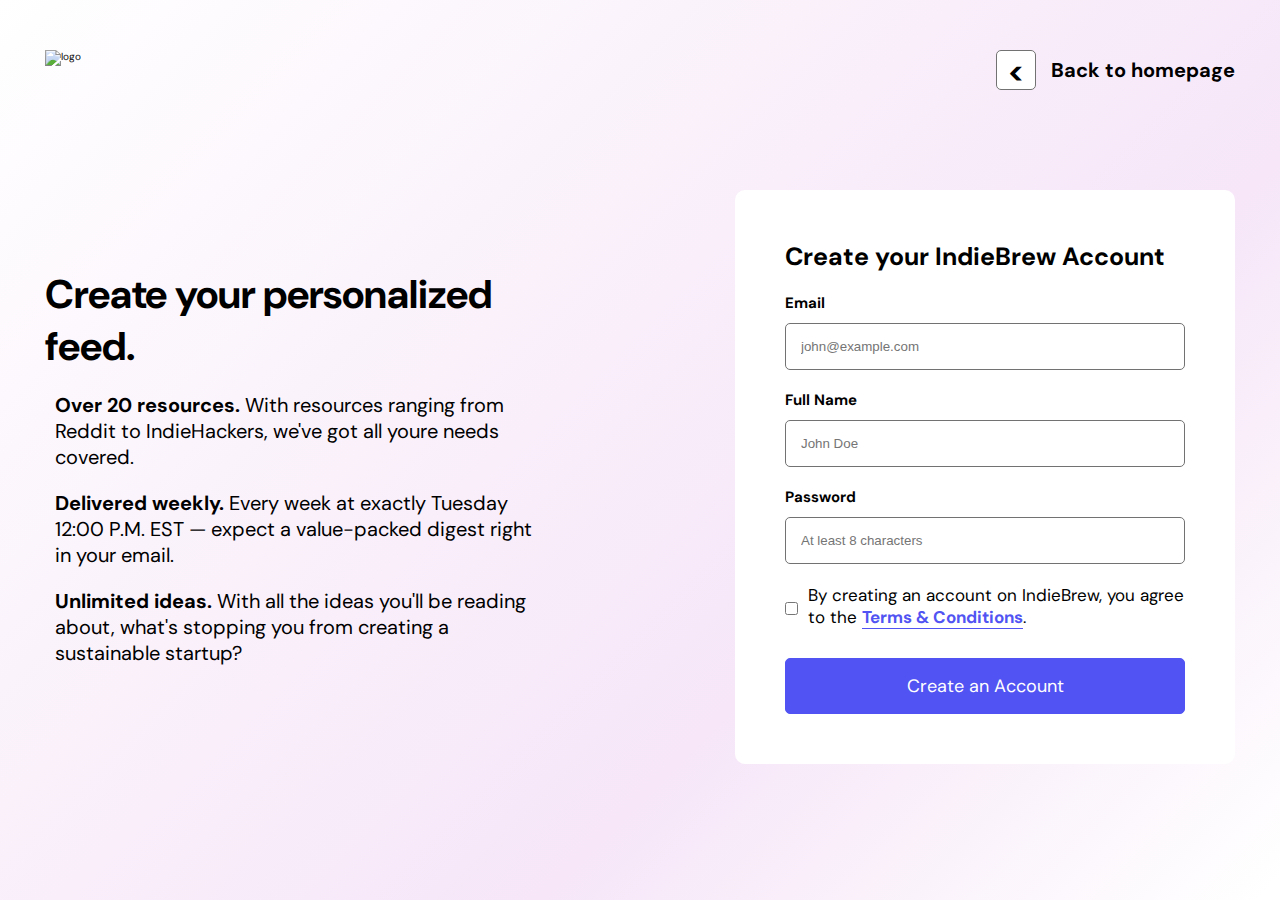
==== sign-up.html @ 8258d082 "Added and finished sign-up page" ====
<!DOCTYPE html>
<html lang="en">
<head>
    <meta charset="UTF-8">
    <meta http-equiv="X-UA-Compatible" content="IE=edge">
    <meta name="viewport" content="width=device-width, initial-scale=1.0">

    <link href="https://fonts.googleapis.com/css2?family=DM+Sans:wght@400;500;700&display=swap" rel="stylesheet">
    <link rel="stylesheet" href="https://cdnjs.cloudflare.com/ajax/libs/font-awesome/5.12.1/css/all.min.css"/>
    <link rel="stylesheet" href="css/style.css">

    <title>IndieBrew | Sign Up</title>
</head>
<body> 

    <main class="signup"> 
        <div class="container">
            <div class="signup__content">
                <nav class="signup__navigation">
                    <div class="signup__box">
                        <img class="signup__box--logo" src="Assets/Logo.svg" alt="logo">
                    </div>

                    <div class="signup__navigation--links">
                        <a class="signup-btn" href="index.html"> < </a><span class="signup__navigation--text">Back to homepage</span>
                    </div>
                </nav>

                <div class="signup__row">
                    <div class="signup__info">
                        <h2 class="heading-2">Create your personalized feed.</h2>

                        <div class="signup__text-box">
                            <img class="signup__icon" src="Assets/balloon.png" alt="">

                            <p><span class="signup__weight">Over 20 resources.</span> With resources ranging from Reddit to IndieHackers, we've got all youre needs covered.</p>
                        </div>

                        <div class="signup__text-box">
                            <img class="signup__icon" src="Assets/newspaper.png" alt="">

                            <p><span class="signup__weight">Delivered weekly.</span> Every week at exactly Tuesday 12:00 P.M. EST &#8212; expect a value-packed digest right in your email.</p>
                        </div>

                        <div class="signup__text-box">
                            <img class="signup__icon" src="Assets/light-bulb.png" alt="">

                            <p><span class="signup__weight">Unlimited ideas.</span> With all the ideas you'll be reading about, what's stopping you from creating a sustainable startup?</p>
                        </div>
                    </div>

                    <form class="signup__form">
                        <h3 class="heading-3">Create your IndieBrew Account</h3>

                        <div class="signup__form--row">
                            <label class="signup__form--label" for="email">Email</label>
                            <input class="signup__form--input" id="email" type="email" placeholder="john@example.com">
                        </div>

                        <div class="signup__form--row">
                            <label class="signup__form--label" for="name">Full Name</label>
                            <input class="signup__form--input" id="name" type="text" placeholder="John Doe">
                        </div>

                        <div class="signup__form--row">
                            <label class="signup__form--label" for="password">Password</label>
                            <input class="signup__form--input" id="password" type="passowrd" placeholder="At least 8 characters">
                        </div>

                        <div class="signup__form--row">
                            <div class="signup__form--flex">
                                <input type="checkbox" name="" id="checkbox">
                                <label for="checkbox">By creating an account on IndieBrew, you agree to the <span class="color-blue-underscore">Terms & Conditions</span>.</label>
                            </div>
                            
                            <a href="#" class="btn">Create an Account</a>
                        </div>
                    </form>
                </div>
            </div>
        </div>
    </main>
    
</body>
</html>
---- css/style.css ----
*,
*::before,
*::after {
  margin: 0;
  padding: 0;
  box-sizing: inherit; }

html {
  box-sizing: border-box;
  font-size: 62.5%;
  font-family: 'DM Sans', sans-serif; }

.container {
  max-width: 125rem;
  margin: 0 auto; }

.heading-1 {
  font-size: 6.5rem;
  line-height: 6.5rem; }

.heading-2 {
  font-size: 4rem; }

.heading-3 {
  font-size: 2.5rem; }

.btn {
  display: inline-block;
  font-size: 1.8rem;
  padding: 1.5rem 2.5rem;
  border-radius: 5px;
  border: 1px solid #5153f2;
  background-color: #5153f2;
  cursor: pointer;
  color: #fff;
  text-decoration: none;
  transition: 0.2s;
  text-align: center; }
  .btn:hover {
    background-color: transparent;
    color: #000; }

.signup-btn {
  display: inline-block;
  background-color: #fff;
  font-size: 3.1rem;
  height: 4rem;
  width: 4rem;
  text-decoration: none;
  font-weight: 700;
  text-align: center;
  border-radius: 5px;
  color: #000;
  border: 1px solid #727272; }

.color-blue {
  color: #5153f2;
  font-weight: 500; }

.color-blue-underscore {
  color: #5153f2;
  font-weight: 700;
  border-bottom: 1px solid #5153f2; }

.header {
  background: linear-gradient(135deg, #d990ab 0%, #ebcbf7 5%, #fff 29%);
  padding-top: 5rem; }
  .header__box {
    display: flex; }
  .header__content {
    display: flex;
    justify-content: space-between;
    padding: 0 3rem; }
  .header__nav {
    display: flex;
    list-style: none;
    font-size: 2rem;
    align-items: center;
    color: #000; }
    .header__nav--link {
      text-decoration: none;
      padding: 0 2rem;
      color: #000;
      transition: 0.2s; }
      .header__nav--link:hover {
        color: #5153f2; }

.intro__content {
  display: flex;
  align-items: center;
  padding: 10rem 3rem; }

.intro__description {
  max-width: 66rem;
  min-width: 50%; }

.intro__text {
  font-size: 2rem;
  color: #727272;
  margin: 2rem 0 3rem 0; }

.intro__avatars {
  display: block;
  margin: 3rem 0 2rem 0; }

.intro__box {
  max-width: 53rem; }
  .intro__box--image {
    max-width: 100%; }

.access__content {
  padding: 0 3rem;
  margin: 10rem 0; }

.access__row {
  display: flex;
  justify-content: space-between;
  align-items: center;
  margin-top: 10rem; }

.access__image-box {
  max-width: 50rem; }

.access__image--1 {
  max-width: 40rem;
  margin-left: 3rem; }

.access__image--2 {
  max-height: 50rem; }

.access__text-box {
  max-width: 68rem; }

.access__text {
  font-size: 2rem;
  color: #727272;
  margin: 1.5rem 0; }

.access__link {
  font-size: 2rem;
  text-decoration: none;
  color: #5153f2;
  font-weight: 500;
  border-bottom: 2px solid transparent;
  transition: 0.2s; }
  .access__link:hover {
    border-bottom: 2px solid #5153f2; }

.footer {
  background-color: #fdfcf9; }
  .footer__content {
    display: flex;
    justify-content: space-between;
    padding: 5rem 3rem; }
  .footer__text-box {
    max-width: 40rem; }
  .footer__text {
    font-size: 2rem;
    color: #727272;
    margin: 1rem 0 4rem 0; }
  .footer__list {
    list-style-type: none;
    font-size: 2rem; }
    .footer__list--item {
      color: #000;
      margin-bottom: 1rem; }
    .footer__list--link {
      text-decoration: none;
      color: #727272;
      transition: 0.2s; }
      .footer__list--link:hover {
        border-bottom: 1px solid #727272; }

.signup {
  background: linear-gradient(135deg, #fff 0%, #f6e6f8 66%, #fff 99%);
  padding-top: 5rem;
  min-height: 100vh; }
  .signup__box {
    display: flex; }
  .signup__content {
    padding: 0 3rem; }
  .signup__navigation {
    display: flex;
    justify-content: space-between; }
    .signup__navigation--links {
      display: flex;
      align-items: center; }
    .signup__navigation--text {
      font-size: 2rem;
      padding-left: 1.5rem;
      font-weight: 700; }
  .signup__row {
    margin-top: 10rem;
    padding-bottom: 10rem;
    display: flex;
    justify-content: space-between; }
  .signup__info {
    max-width: 49rem;
    align-self: center; }
  .signup__icon {
    height: 3rem;
    margin-right: 1rem; }
  .signup__text-box {
    display: flex;
    font-size: 2rem;
    margin: 2rem 0; }
  .signup__weight {
    font-weight: 700; }
  .signup__form {
    padding: 5rem;
    background-color: #fff;
    border-radius: 10px;
    font-size: 1.5rem;
    max-width: 50rem;
    margin-left: 3rem; }
    .signup__form--row {
      display: flex;
      flex-direction: column;
      margin-top: 2rem; }
    .signup__form--label {
      margin-bottom: 1rem;
      font-weight: 700; }
    .signup__form--input {
      padding: 1.5rem;
      border-radius: 5px;
      border: 1px solid #727272;
      outline: none; }
    .signup__form--flex {
      display: flex;
      font-size: 1.7rem;
      margin-bottom: 3rem; }
      .signup__form--flex input {
        margin-right: 1rem;
        margin-top: 0.5rem; }
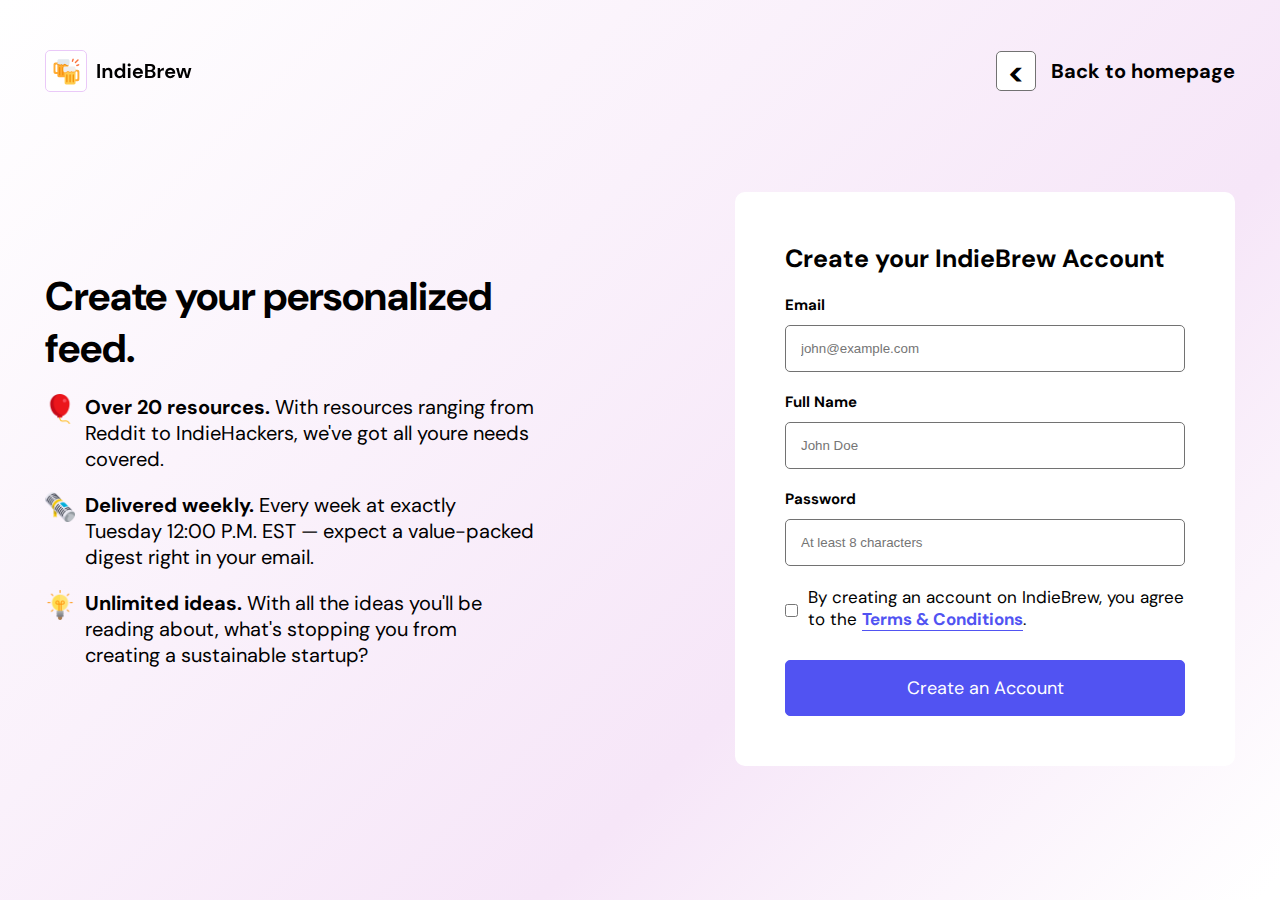
==== commit 1f84358b: "Fixed broken images" ====
--- a/sign-up.html
+++ b/sign-up.html
@@ -18,7 +18,7 @@
             <div class="signup__content">
                 <nav class="signup__navigation">
                     <div class="signup__box">
-                        <img class="signup__box--logo" src="Assets/Logo.svg" alt="logo">
+                        <img class="signup__box--logo" src="./images/logo.svg" alt="logo">
                     </div>
 
                     <div class="signup__navigation--links">
@@ -31,19 +31,19 @@
                         <h2 class="heading-2">Create your personalized feed.</h2>
 
                         <div class="signup__text-box">
-                            <img class="signup__icon" src="Assets/balloon.png" alt="">
+                            <img class="signup__icon" src="./images/balloon.png" alt="baloon">
 
                             <p><span class="signup__weight">Over 20 resources.</span> With resources ranging from Reddit to IndieHackers, we've got all youre needs covered.</p>
                         </div>
 
                         <div class="signup__text-box">
-                            <img class="signup__icon" src="Assets/newspaper.png" alt="">
+                            <img class="signup__icon" src="./images/newspaper.png" alt="newspaper">
 
                             <p><span class="signup__weight">Delivered weekly.</span> Every week at exactly Tuesday 12:00 P.M. EST &#8212; expect a value-packed digest right in your email.</p>
                         </div>
 
                         <div class="signup__text-box">
-                            <img class="signup__icon" src="Assets/light-bulb.png" alt="">
+                            <img class="signup__icon" src="./images/light-bulb.png" alt="light-bulb">
 
                             <p><span class="signup__weight">Unlimited ideas.</span> With all the ideas you'll be reading about, what's stopping you from creating a sustainable startup?</p>
                         </div>
--- a/css/style.css
+++ b/css/style.css
@@ -9,6 +9,9 @@
   box-sizing: border-box;
   font-size: 62.5%;
   font-family: 'DM Sans', sans-serif; }
+  @media only screen and (max-width: 53em) {
+    html {
+      font-size: 50%; } }
 
 .container {
   max-width: 125rem;
@@ -17,14 +20,22 @@
 .heading-1 {
   font-size: 6.5rem;
   line-height: 6.5rem; }
+  @media only screen and (max-width: 62em) {
+    .heading-1 {
+      font-size: 3.6rem;
+      line-height: 3.6rem; } }
 
 .heading-2 {
   font-size: 4rem; }
+  @media only screen and (max-width: 62em) {
+    .heading-2 {
+      font-size: 3rem; } }
 
 .heading-3 {
   font-size: 2.5rem; }
 
-.btn {
+.btn,
+.btn-nav {
   display: inline-block;
   font-size: 1.8rem;
   padding: 1.5rem 2.5rem;
@@ -36,9 +47,15 @@
   text-decoration: none;
   transition: 0.2s;
   text-align: center; }
-  .btn:hover {
+  .btn:hover,
+  .btn-nav:hover {
     background-color: transparent;
     color: #000; }
+
+@media only screen and (max-width: 46em) {
+  .btn-nav {
+    background-color: transparent;
+    color: #000; } }
 
 .signup-btn {
   display: inline-block;
@@ -67,6 +84,10 @@
   padding-top: 5rem; }
   .header__box {
     display: flex; }
+    @media only screen and (max-width: 25em) {
+      .header__box--logo {
+        height: 80%;
+        align-self: center; } }
   .header__content {
     display: flex;
     justify-content: space-between;
@@ -77,6 +98,24 @@
     font-size: 2rem;
     align-items: center;
     color: #000; }
+    @media only screen and (max-width: 46em) {
+      .header__nav {
+        display: none;
+        top: 0;
+        left: 0;
+        position: absolute;
+        z-index: 10;
+        background-color: #fff;
+        border-bottom: 1px solid #000;
+        min-width: 100%;
+        color: #fff;
+        padding: 2rem 0; } }
+    .header__nav--show {
+      display: block; }
+    @media only screen and (max-width: 46em) {
+      .header__nav--item {
+        padding: 1rem 0;
+        margin-left: 2rem; } }
     .header__nav--link {
       text-decoration: none;
       padding: 0 2rem;
@@ -84,15 +123,31 @@
       transition: 0.2s; }
       .header__nav--link:hover {
         color: #5153f2; }
+  .header__hamburger {
+    display: none;
+    align-self: center;
+    z-index: 15; }
+    @media only screen and (max-width: 46em) {
+      .header__hamburger {
+        display: block; } }
 
 .intro__content {
   display: flex;
   align-items: center;
   padding: 10rem 3rem; }
+  @media only screen and (max-width: 53em) {
+    .intro__content {
+      padding: 5rem 3rem; } }
+  @media only screen and (max-width: 48em) {
+    .intro__content {
+      flex-direction: column-reverse; } }
 
 .intro__description {
   max-width: 66rem;
   min-width: 50%; }
+  @media only screen and (max-width: 48em) {
+    .intro__description {
+      text-align: center; } }
 
 .intro__text {
   font-size: 2rem;
@@ -102,21 +157,37 @@
 .intro__avatars {
   display: block;
   margin: 3rem 0 2rem 0; }
+  @media only screen and (max-width: 48em) {
+    .intro__avatars {
+      margin: 3rem auto 2rem auto; } }
 
 .intro__box {
   max-width: 53rem; }
+  @media only screen and (max-width: 48em) {
+    .intro__box {
+      max-width: 65rem;
+      margin-bottom: 2rem; } }
   .intro__box--image {
     max-width: 100%; }
 
 .access__content {
   padding: 0 3rem;
   margin: 10rem 0; }
+  @media only screen and (max-width: 48em) {
+    .access__content {
+      margin-top: -10rem; } }
 
 .access__row {
   display: flex;
   justify-content: space-between;
   align-items: center;
   margin-top: 10rem; }
+  @media only screen and (max-width: 46em) {
+    .access__row {
+      flex-direction: column; } }
+  @media only screen and (max-width: 46em) {
+    .access__row--2 {
+      flex-direction: column-reverse; } }
 
 .access__image-box {
   max-width: 50rem; }
@@ -124,12 +195,24 @@
 .access__image--1 {
   max-width: 40rem;
   margin-left: 3rem; }
+  @media only screen and (max-width: 46em) {
+    .access__image--1 {
+      margin-left: 0;
+      margin-top: 3rem;
+      max-width: 100%; } }
 
 .access__image--2 {
   max-height: 50rem; }
+  @media only screen and (max-width: 46em) {
+    .access__image--2 {
+      margin-top: 3rem;
+      max-width: 100%; } }
 
 .access__text-box {
   max-width: 68rem; }
+  @media only screen and (max-width: 46em) {
+    .access__text-box {
+      text-align: center; } }
 
 .access__text {
   font-size: 2rem;
@@ -152,8 +235,17 @@
     display: flex;
     justify-content: space-between;
     padding: 5rem 3rem; }
+    @media only screen and (max-width: 46em) {
+      .footer__content {
+        flex-direction: column; } }
   .footer__text-box {
     max-width: 40rem; }
+    @media only screen and (max-width: 62em) {
+      .footer__text-box {
+        max-width: 30rem; } }
+    @media only screen and (max-width: 48em) {
+      .footer__text-box {
+        max-width: 35rem; } }
   .footer__text {
     font-size: 2rem;
     color: #727272;
@@ -177,6 +269,10 @@
   min-height: 100vh; }
   .signup__box {
     display: flex; }
+    @media only screen and (max-width: 25em) {
+      .signup__box--logo {
+        height: 80%;
+        align-self: center; } }
   .signup__content {
     padding: 0 3rem; }
   .signup__navigation {
@@ -189,14 +285,27 @@
       font-size: 2rem;
       padding-left: 1.5rem;
       font-weight: 700; }
+      @media only screen and (max-width: 46em) {
+        .signup__navigation--text {
+          display: none; } }
   .signup__row {
     margin-top: 10rem;
     padding-bottom: 10rem;
     display: flex;
     justify-content: space-between; }
+    @media only screen and (max-width: 53em) {
+      .signup__row {
+        flex-direction: column; } }
+    @media only screen and (max-width: 46em) {
+      .signup__row {
+        margin-top: 5rem;
+        padding-bottom: 5rem; } }
   .signup__info {
     max-width: 49rem;
     align-self: center; }
+    @media only screen and (max-width: 62em) {
+      .signup__info {
+        max-width: 40rem; } }
   .signup__icon {
     height: 3rem;
     margin-right: 1rem; }
@@ -213,6 +322,14 @@
     font-size: 1.5rem;
     max-width: 50rem;
     margin-left: 3rem; }
+    @media only screen and (max-width: 53em) {
+      .signup__form {
+        align-self: center;
+        margin-top: 3rem;
+        margin-left: 0; } }
+    @media only screen and (max-width: 46em) {
+      .signup__form {
+        padding: 3rem; } }
     .signup__form--row {
       display: flex;
       flex-direction: column;
